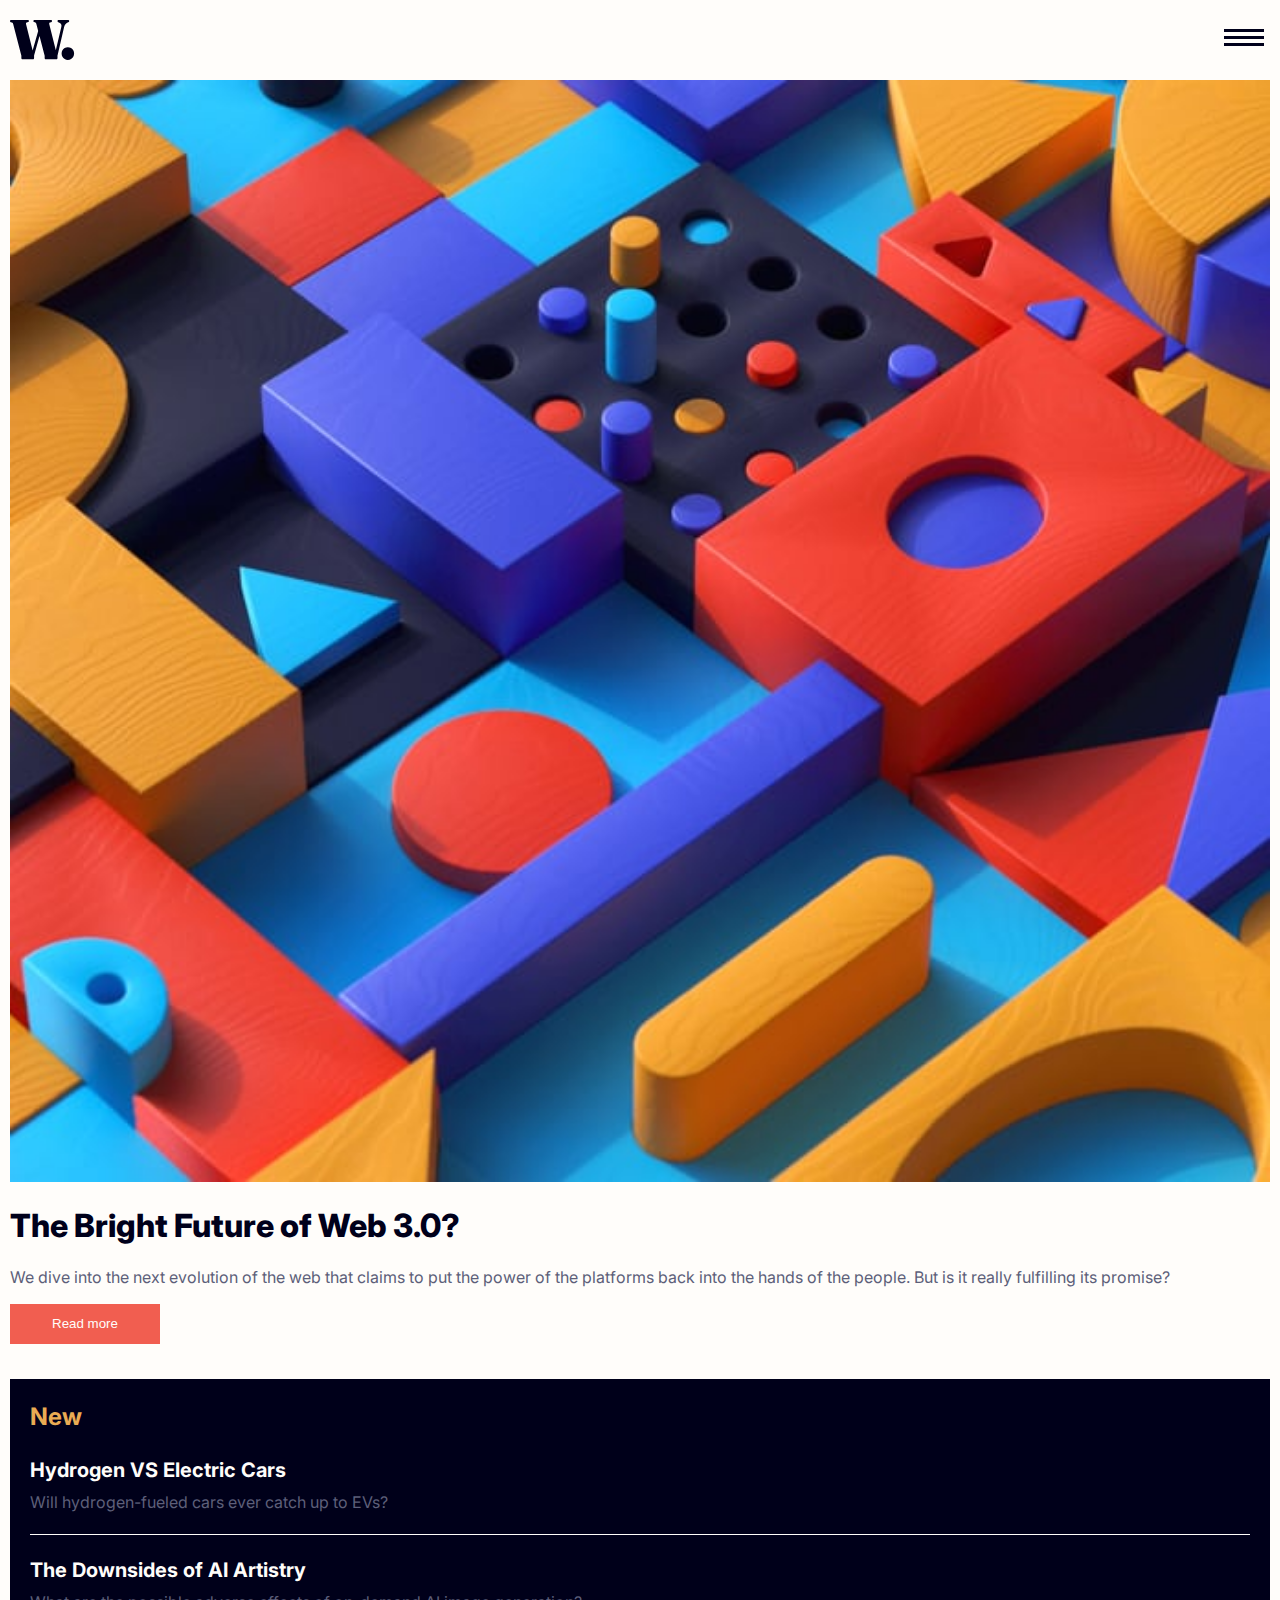
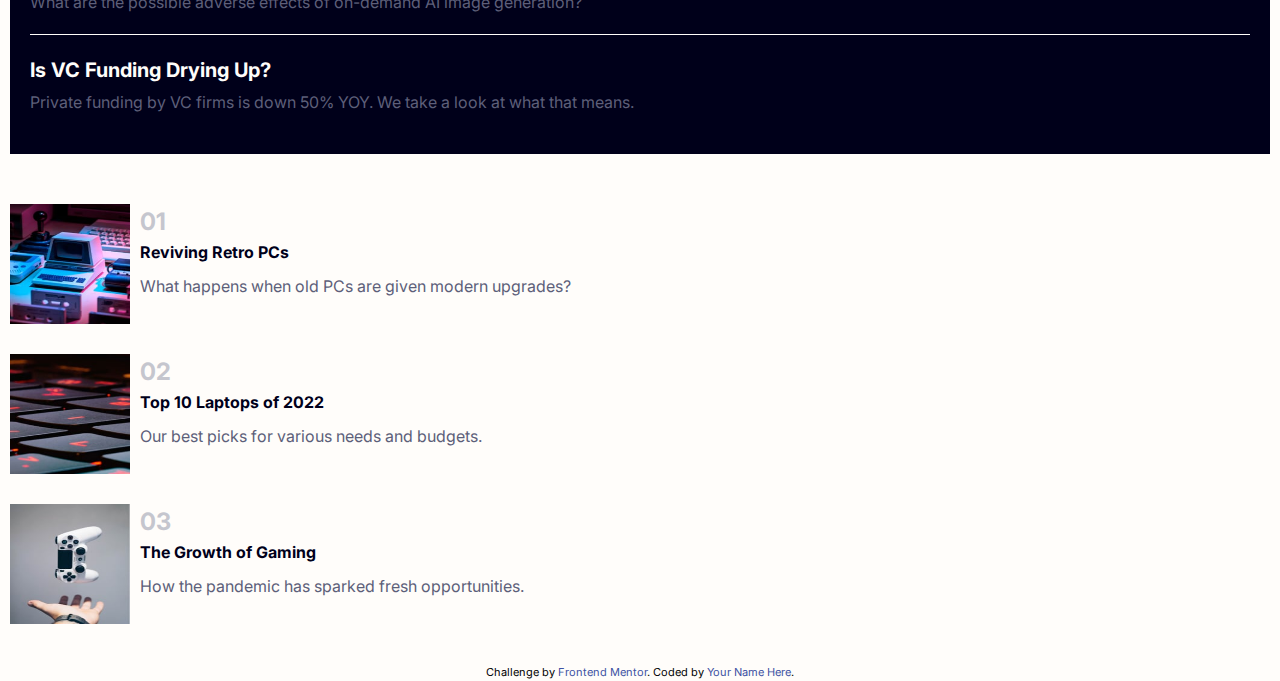
==== news-homepage-main/news-homepage-main/index.html @ 16906842 "Mobile Design" ====
<!DOCTYPE html>
<html lang="en">
  <head>
    <meta charset="UTF-8" />
    <meta name="viewport" content="width=device-width, initial-scale=1.0" />
    <!-- displays site properly based on user's device -->

    <link
      rel="icon"
      type="image/png"
      sizes="32x32"
      href="./assets/images/favicon-32x32.png"
    />

    <link rel="stylesheet" href="styles.css" />

    <title>Frontend Mentor | News homepage</title>

    <!-- Feel free to remove these styles or customise in your own stylesheet 👍 -->
    <style>
      .attribution {
        font-size: 11px;
        text-align: center;
      }
      .attribution a {
        color: hsl(228, 45%, 44%);
      }
    </style>
  </head>
  <body>
    <header class="header">
      <img
        id="logo"
        src="../news-homepage-main/assets/images/logo.svg"
        alt="News Page Logo"
      />
      <nav class="desktop-nav">
        <a href="">Home</a>
        <a href="">New</a>
        <a href="">Popular</a>
        <a href="">Trending</a>
        <a href="">Categories</a>
      </nav>

      <button id="menuBtn">
        <img
          src="../news-homepage-main/assets/images/icon-menu.svg"
          alt="Hamburger menu icon"
        />
      </button>
    </header>

    <div class="grid-container">
      <img
        id="desktop-illustration"
        src="../news-homepage-main/assets/images/image-web-3-desktop.jpg"
        alt="An illustration"
      />
      <img
        id="mobile-illustration"
        src="../news-homepage-main/assets/images/image-web-3-mobile.jpg"
        alt="An illustration"
      />
      <main class="main-content">
        <h1 id="intro-heading">The Bright Future of Web 3.0?</h1>
        <div class="main-paragraph">
          <p class="paragraph">
            We dive into the next evolution of the web that claims to put the
            power of the platforms back into the hands of the people. But is it
            really fulfilling its promise?
          </p>
          <button id="readMoreBtn">Read more</button>
        </div>
      </main>

      <aside class="newPosts">
        <h2 id="newPosts-heading">New</h2>
        <article class="post">
          <a class="postHeading" href="#">Hydrogen VS Electric Cars</a>
          <p class="paragraph">
            Will hydrogen-fueled cars ever catch up to EVs?
          </p>
        </article>
        <article class="post">
          <a class="postHeading" href="#">The Downsides of AI Artistry</a>
          <p class="paragraph">
            What are the possible adverse effects of on-demand AI image
            generation?
          </p>
        </article>
        <article class="post">
          <a class="postHeading" href="#">Is VC Funding Drying Up?</a>
          <p class="paragraph">
            Private funding by VC firms is down 50% YOY. We take a look at what
            that means.
          </p>
        </article>
      </aside>

      <section class="articles">
        <article class="articleCard">
          <img
            src="../news-homepage-main/assets/images/image-retro-pcs.jpg"
            alt="An image of a retro PC"
          />
          <div class="articleSummary">
            <h3>01</h3>
            <a>Reviving Retro PCs</a>
            <p class="paragraph">
              What happens when old PCs are given modern upgrades?
            </p>
          </div>
        </article>
        <article class="articleCard">
          <img
            src="../news-homepage-main/assets/images/image-top-laptops.jpg"
            alt="An image of several Laptops"
          />
          <div class="articleSummary">
            <h3>02</h3>
            <a>Top 10 Laptops of 2022</a>
            <p class="paragraph">
              Our best picks for various needs and budgets.
            </p>
          </div>
        </article>
        <article class="articleCard">
          <img
            src="../news-homepage-main/assets/images/image-gaming-growth.jpg"
            alt="A gaming pad over a hand"
          />
          <div class="articleSummary">
            <h3>03</h3>
            <a>The Growth of Gaming</a>
            <p class="paragraph">
              How the pandemic has sparked fresh opportunities.
            </p>
          </div>
        </article>
      </section>
    </div>

    <div class="attribution">
      Challenge by
      <a href="https://www.frontendmentor.io?ref=challenge" target="_blank"
        >Frontend Mentor</a
      >. Coded by <a href="#">Your Name Here</a>.
    </div>
  </body>
</html>
---- news-homepage-main/news-homepage-main/styles.css ----
@import url("https://fonts.googleapis.com/css2?family=Barlow+Semi+Condensed:wght@500;600&family=Fraunces:opsz,wght@9..144,700;9..144,900&family=Inter:wght@400;700;800&family=Space+Mono:wght@700&display=swap");

* {
  margin: 0;
  border: 0;
  box-sizing: border-box;
  line-height: 1.5;
}

body {
  background-color: hsl(36, 100%, 99%);
  font-family: "Inter", sans-serif;
}

a {
  text-decoration: none;
}

.header {
  margin-top: 10px;
  padding: 10px;
  display: flex;
  justify-content: space-between;
}

#menuBtn {
  background-color: hsl(36, 100%, 99%);
}

.grid-container {
  display: grid;
  padding: 10px;
}

#desktop-illustration,
.desktop-nav {
  display: none;
}

#mobile-illustration {
  width: 100%;
  height: 100%;
}

.main-content {
  margin-top: 20px;
  margin-bottom: 20px;
}

#intro-heading {
  font-weight: 800;
  color: hsl(240, 100%, 5%);
}

#intro-heading,
.main-paragraph p,
#readMoreBtn {
  margin-bottom: 15px;
}

.paragraph {
  color: hsl(236, 13%, 42%);
}

#readMoreBtn {
  background-color: hsl(5, 85%, 63%);
  color: hsl(36, 100%, 99%);
  width: 150px;
  height: 40px;
}

.newPosts {
  background-color: hsl(240, 100%, 5%);
  color: hsl(36, 100%, 99%);
  padding: 20px;
}

#newPosts-heading {
  color: hsl(35, 77%, 62%);
  margin-bottom: 10px;
}

.post {
  border-bottom: 1px hsl(36, 100%, 99%) solid;
  padding-bottom: 20px;
  margin-top: 20px;
}

.post:nth-of-type(3) {
  border: none;
}

.postHeading {
  color: hsl(36, 100%, 99%);
  font-size: 20px;
  font-weight: 700;
}

.post .paragraph {
  margin-top: 5px;
}

.articles {
  margin-top: 50px;
}

.articleCard {
  display: flex;
  justify-content: flex-start;
  margin-bottom: 30px;
}

.articleCard img {
  height: 120px;
  width: 120px;
  margin-right: 10px;
}

.articleSummary h3 {
  color: hsl(233, 8%, 79%);
  font-size: 24px;
}

.articleSummary a {
  color: hsl(240, 100%, 5%);
  font-size: 16px;
  font-weight: 700;
}

.articleSummary .paragraph {
  font-size: 16px;
  margin-top: 10px;
}

/* LAYOUT */

/* DESKTOP: 1440px */
@media (min-width: 376px) {
}
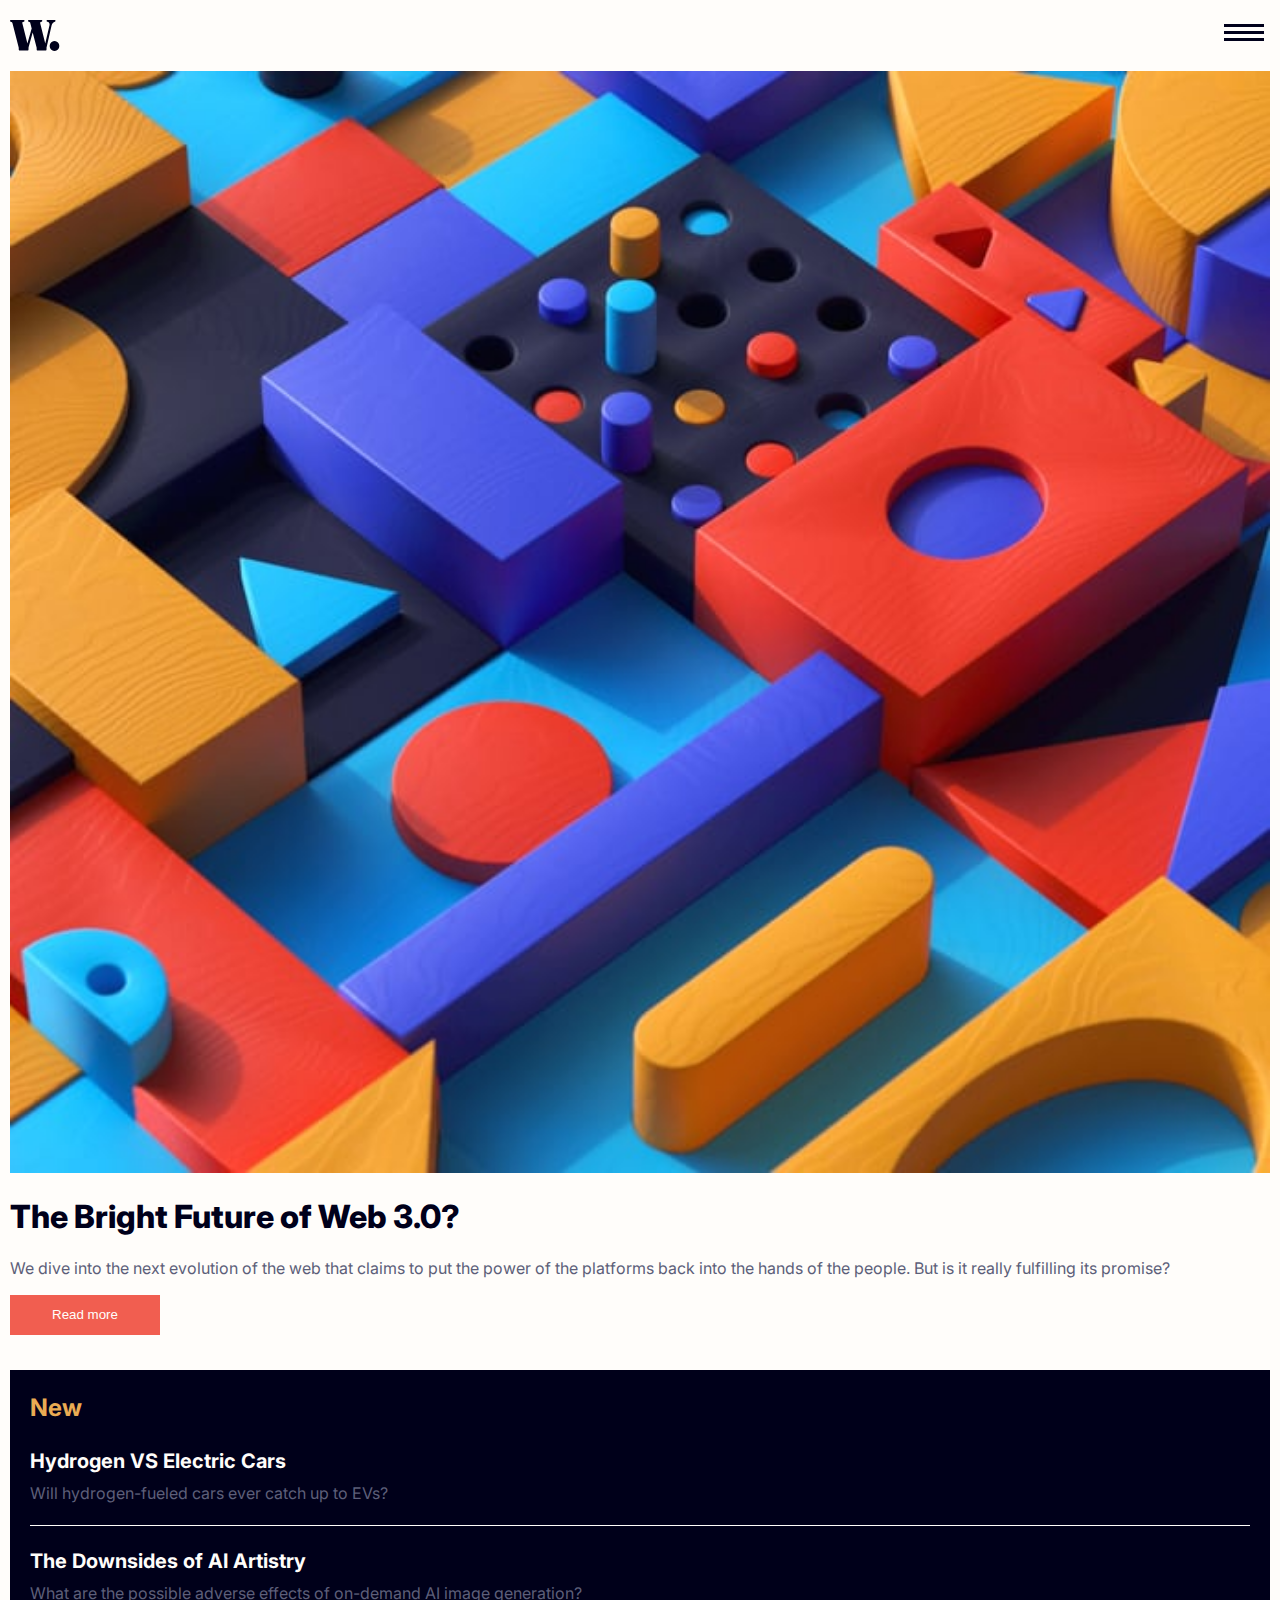
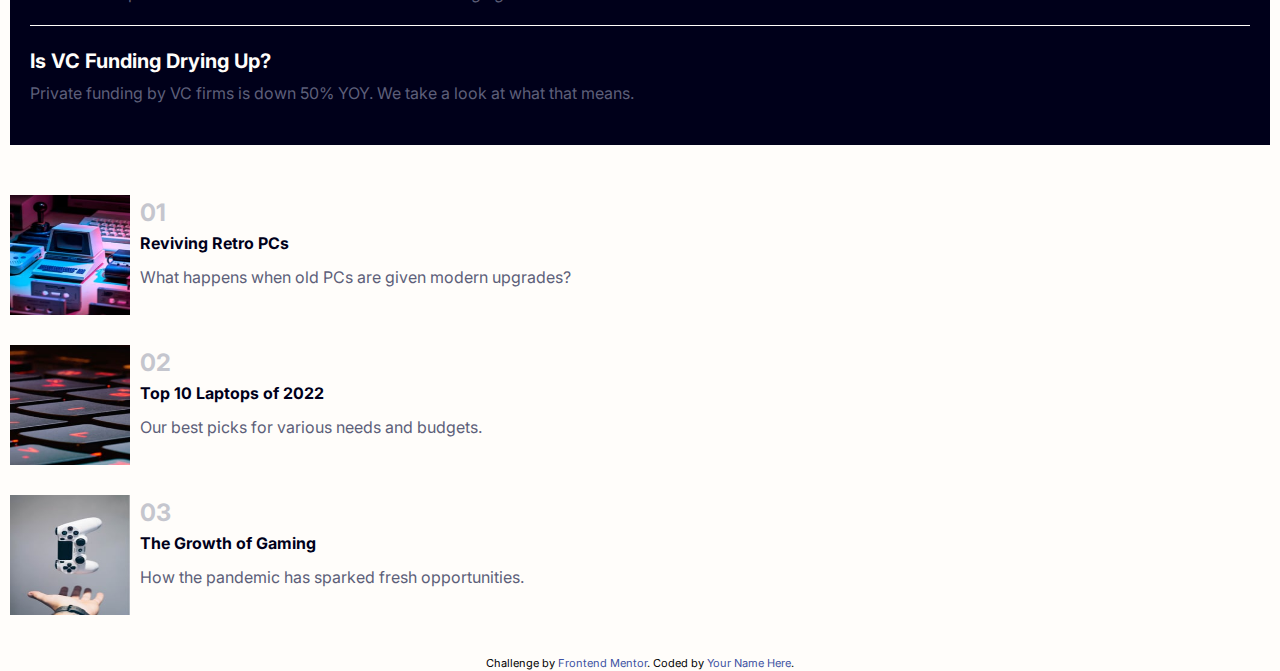
==== commit 4aa8431b: "Mobile Design" ====
--- a/news-homepage-main/news-homepage-main/index.html
+++ b/news-homepage-main/news-homepage-main/index.html
@@ -28,116 +28,139 @@
     </style>
   </head>
   <body>
-    <header class="header">
-      <img
-        id="logo"
-        src="../news-homepage-main/assets/images/logo.svg"
-        alt="News Page Logo"
-      />
-      <nav class="desktop-nav">
-        <a href="">Home</a>
-        <a href="">New</a>
-        <a href="">Popular</a>
-        <a href="">Trending</a>
-        <a href="">Categories</a>
-      </nav>
+    <div class="container">
+      <header class="header">
+        <img
+          id="logo"
+          src="../news-homepage-main/assets/images/logo.svg"
+          alt="News Page Logo"
+        />
 
-      <button id="menuBtn">
+        <nav>
+          <ul class="sidebar">
+            <li id="menuClose">
+              <a href="#"
+                ><img
+                  src="../news-homepage-main/assets/images/icon-menu-close.svg"
+                  alt="menu close icon"
+              /></a>
+            </li>
+            <li class="mobile-nav"><a href="#">Home</a></li>
+            <li class="mobile-nav"><a href="#">New</a></li>
+            <li class="mobile-nav"><a href="#">Popular</a></li>
+            <li class="mobile-nav"><a href="#">Trending</a></li>
+            <li class="mobile-nav"><a href="#">Categories</a></li>
+          </ul>
+        </nav>
+
+        <nav>
+          <ul class="desktop-nav">
+            <li class="nav"><a href="#">Home</a></li>
+            <li class="nav"><a href="#">New</a></li>
+            <li class="nav"><a href="#">Popular</a></li>
+            <li class="nav"><a href="#">Trending</a></li>
+            <li class="nav"><a href="#">Categories</a></li>
+            <li class="nav"><a href="#">Categories</a></li>
+          </ul>
+        </nav>
+
+        <button id="menuBtn">
+          <img
+            src="../news-homepage-main/assets/images/icon-menu.svg"
+            alt="Hamburger menu icon"
+          />
+        </button>
+      </header>
+
+      <div class="grid-container">
         <img
-          src="../news-homepage-main/assets/images/icon-menu.svg"
-          alt="Hamburger menu icon"
+          id="desktop-illustration"
+          src="../news-homepage-main/assets/images/image-web-3-desktop.jpg"
+          alt="An illustration"
         />
-      </button>
-    </header>
+        <img
+          id="mobile-illustration"
+          src="../news-homepage-main/assets/images/image-web-3-mobile.jpg"
+          alt="An illustration"
+        />
+        <main class="main-content">
+          <h1 id="intro-heading">The Bright Future of Web 3.0?</h1>
+          <div class="main-paragraph">
+            <p class="paragraph">
+              We dive into the next evolution of the web that claims to put the
+              power of the platforms back into the hands of the people. But is
+              it really fulfilling its promise?
+            </p>
+            <button id="readMoreBtn">Read more</button>
+          </div>
+        </main>
 
-    <div class="grid-container">
-      <img
-        id="desktop-illustration"
-        src="../news-homepage-main/assets/images/image-web-3-desktop.jpg"
-        alt="An illustration"
-      />
-      <img
-        id="mobile-illustration"
-        src="../news-homepage-main/assets/images/image-web-3-mobile.jpg"
-        alt="An illustration"
-      />
-      <main class="main-content">
-        <h1 id="intro-heading">The Bright Future of Web 3.0?</h1>
-        <div class="main-paragraph">
-          <p class="paragraph">
-            We dive into the next evolution of the web that claims to put the
-            power of the platforms back into the hands of the people. But is it
-            really fulfilling its promise?
-          </p>
-          <button id="readMoreBtn">Read more</button>
-        </div>
-      </main>
+        <aside class="newPosts">
+          <h2 id="newPosts-heading">New</h2>
+          <article class="post">
+            <a class="postHeading" href="#">Hydrogen VS Electric Cars</a>
+            <p class="paragraph">
+              Will hydrogen-fueled cars ever catch up to EVs?
+            </p>
+          </article>
+          <article class="post">
+            <a class="postHeading" href="#">The Downsides of AI Artistry</a>
+            <p class="paragraph">
+              What are the possible adverse effects of on-demand AI image
+              generation?
+            </p>
+          </article>
+          <article class="post">
+            <a class="postHeading" href="#">Is VC Funding Drying Up?</a>
+            <p class="paragraph">
+              Private funding by VC firms is down 50% YOY. We take a look at
+              what that means.
+            </p>
+          </article>
+        </aside>
 
-      <aside class="newPosts">
-        <h2 id="newPosts-heading">New</h2>
-        <article class="post">
-          <a class="postHeading" href="#">Hydrogen VS Electric Cars</a>
-          <p class="paragraph">
-            Will hydrogen-fueled cars ever catch up to EVs?
-          </p>
-        </article>
-        <article class="post">
-          <a class="postHeading" href="#">The Downsides of AI Artistry</a>
-          <p class="paragraph">
-            What are the possible adverse effects of on-demand AI image
-            generation?
-          </p>
-        </article>
-        <article class="post">
-          <a class="postHeading" href="#">Is VC Funding Drying Up?</a>
-          <p class="paragraph">
-            Private funding by VC firms is down 50% YOY. We take a look at what
-            that means.
-          </p>
-        </article>
-      </aside>
-
-      <section class="articles">
-        <article class="articleCard">
-          <img
-            src="../news-homepage-main/assets/images/image-retro-pcs.jpg"
-            alt="An image of a retro PC"
-          />
-          <div class="articleSummary">
-            <h3>01</h3>
-            <a>Reviving Retro PCs</a>
-            <p class="paragraph">
-              What happens when old PCs are given modern upgrades?
-            </p>
-          </div>
-        </article>
-        <article class="articleCard">
-          <img
-            src="../news-homepage-main/assets/images/image-top-laptops.jpg"
-            alt="An image of several Laptops"
-          />
-          <div class="articleSummary">
-            <h3>02</h3>
-            <a>Top 10 Laptops of 2022</a>
-            <p class="paragraph">
-              Our best picks for various needs and budgets.
-            </p>
-          </div>
-        </article>
-        <article class="articleCard">
-          <img
-            src="../news-homepage-main/assets/images/image-gaming-growth.jpg"
-            alt="A gaming pad over a hand"
-          />
-          <div class="articleSummary">
-            <h3>03</h3>
-            <a>The Growth of Gaming</a>
-            <p class="paragraph">
-              How the pandemic has sparked fresh opportunities.
-            </p>
-          </div>
-        </article>
-      </section>
+        <section class="articles">
+          <article class="articleCard">
+            <img
+              src="../news-homepage-main/assets/images/image-retro-pcs.jpg"
+              alt="An image of a retro PC"
+            />
+            <div class="articleSummary">
+              <h3>01</h3>
+              <a class="articleTitle">Reviving Retro PCs</a>
+              <p class="paragraph">
+                What happens when old PCs are given modern upgrades?
+              </p>
+            </div>
+          </article>
+          <article class="articleCard">
+            <img
+              src="../news-homepage-main/assets/images/image-top-laptops.jpg"
+              alt="An image of several Laptops"
+            />
+            <div class="articleSummary">
+              <h3>02</h3>
+              <a class="articleTitle">Top 10 Laptops of 2022</a>
+              <p class="paragraph">
+                Our best picks for various needs and budgets.
+              </p>
+            </div>
+          </article>
+          <article class="articleCard">
+            <img
+              src="../news-homepage-main/assets/images/image-gaming-growth.jpg"
+              alt="A gaming pad over a hand"
+            />
+            <div class="articleSummary">
+              <h3>03</h3>
+              <a class="articleTitle">The Growth of Gaming</a>
+              <p class="paragraph">
+                How the pandemic has sparked fresh opportunities.
+              </p>
+            </div>
+          </article>
+        </section>
+      </div>
     </div>
 
     <div class="attribution">
@@ -146,5 +169,7 @@
         >Frontend Mentor</a
       >. Coded by <a href="#">Your Name Here</a>.
     </div>
+
+    <script src="scripts.js"></script>
   </body>
 </html>
--- a/news-homepage-main/news-homepage-main/styles.css
+++ b/news-homepage-main/news-homepage-main/styles.css
@@ -10,10 +10,20 @@
 body {
   background-color: hsl(36, 100%, 99%);
   font-family: "Inter", sans-serif;
+  min-height: 100vh;
 }
 
 a {
   text-decoration: none;
+}
+
+li {
+  list-style: none;
+}
+
+#logo {
+  height: auto;
+  width: 50px;
 }
 
 .header {
@@ -27,6 +37,42 @@
   background-color: hsl(36, 100%, 99%);
 }
 
+li a {
+  color: hsl(240, 100%, 5%);
+  font-weight: 400;
+}
+
+.sidebar {
+  background-color: hsl(36, 100%, 99%);
+  height: 100%;
+  width: 70%;
+  position: fixed;
+  right: 0;
+  top: 0;
+  display: none;
+  flex-direction: column;
+  align-items: flex-start;
+  justify-content: flex-start;
+  z-index: 999;
+  backdrop-filter: blur(10px);
+  padding-top: 30px;
+}
+
+#menuClose {
+  align-self: flex-end;
+  padding-right: 20px;
+  margin-bottom: 90px;
+}
+
+.mobile-nav {
+  margin-bottom: 20px;
+}
+
+.mobile-nav a:hover,
+.articleTitle:hover {
+  color: hsl(5, 85%, 63%);
+}
+
 .grid-container {
   display: grid;
   padding: 10px;
@@ -69,6 +115,10 @@
   height: 40px;
 }
 
+#readMoreBtn:hover {
+  background-color: hsl(240, 100%, 5%);
+}
+
 .newPosts {
   background-color: hsl(240, 100%, 5%);
   color: hsl(36, 100%, 99%);
@@ -96,6 +146,10 @@
   font-weight: 700;
 }
 
+.postHeading:hover {
+  color: hsl(35, 77%, 62%);
+}
+
 .post .paragraph {
   margin-top: 5px;
 }
@@ -132,8 +186,93 @@
   margin-top: 10px;
 }
 
-/* LAYOUT */
-
 /* DESKTOP: 1440px */
-@media (min-width: 376px) {
-}
+@media (min-width: 1440px) {
+  .container {
+    padding-top: 40px;
+    padding-bottom: 40px;
+    padding-right: 120px;
+    padding-left: 120px;
+  }
+
+  #menuBtn {
+    display: none;
+  }
+
+  .desktop-nav {
+    display: flex;
+    justify-content: space-evenly;
+    width: 800px;
+    justify-self: flex-end;
+  }
+
+  .grid-container {
+    grid-template-columns: repeat(3, 1fr);
+    gap: 30px;
+    margin-top: 20px;
+  }
+
+  #mobile-illustration {
+    display: none;
+  }
+
+  #desktop-illustration {
+    display: block;
+    width: 100%;
+    height: auto;
+    grid-column: 1 / 3;
+  }
+
+  .newPosts {
+    grid-row: 1 / 3;
+    display: grid;
+  }
+
+  .post {
+    padding-bottom: 20px;
+    margin-top: 20px;
+  }
+
+  #newPosts-heading {
+    margin-bottom: 0px;
+    margin-top: 20px;
+    font-size: 30px;
+  }
+
+  .main-content {
+    grid-row: 2;
+    grid-column: 1 / 3;
+    display: flex;
+    justify-content: space-between;
+  }
+
+  .articles {
+    grid-row: 3;
+    grid-column: 1 / 4;
+    display: flex;
+  }
+
+  .articleCard {
+    justify-content: center;
+    margin-right: 15px;
+  }
+
+  .articleCard img {
+    margin-right: 15px;
+  }
+
+  .nav a:hover {
+    color: hsl(35, 77%, 62%);
+  }
+
+  .main-paragraph {
+    padding-left: 70px;
+    display: flex;
+    flex-direction: column;
+    justify-content: space-evenly;
+  }
+
+  #intro-heading {
+    font-size: 40px;
+  }
+}
